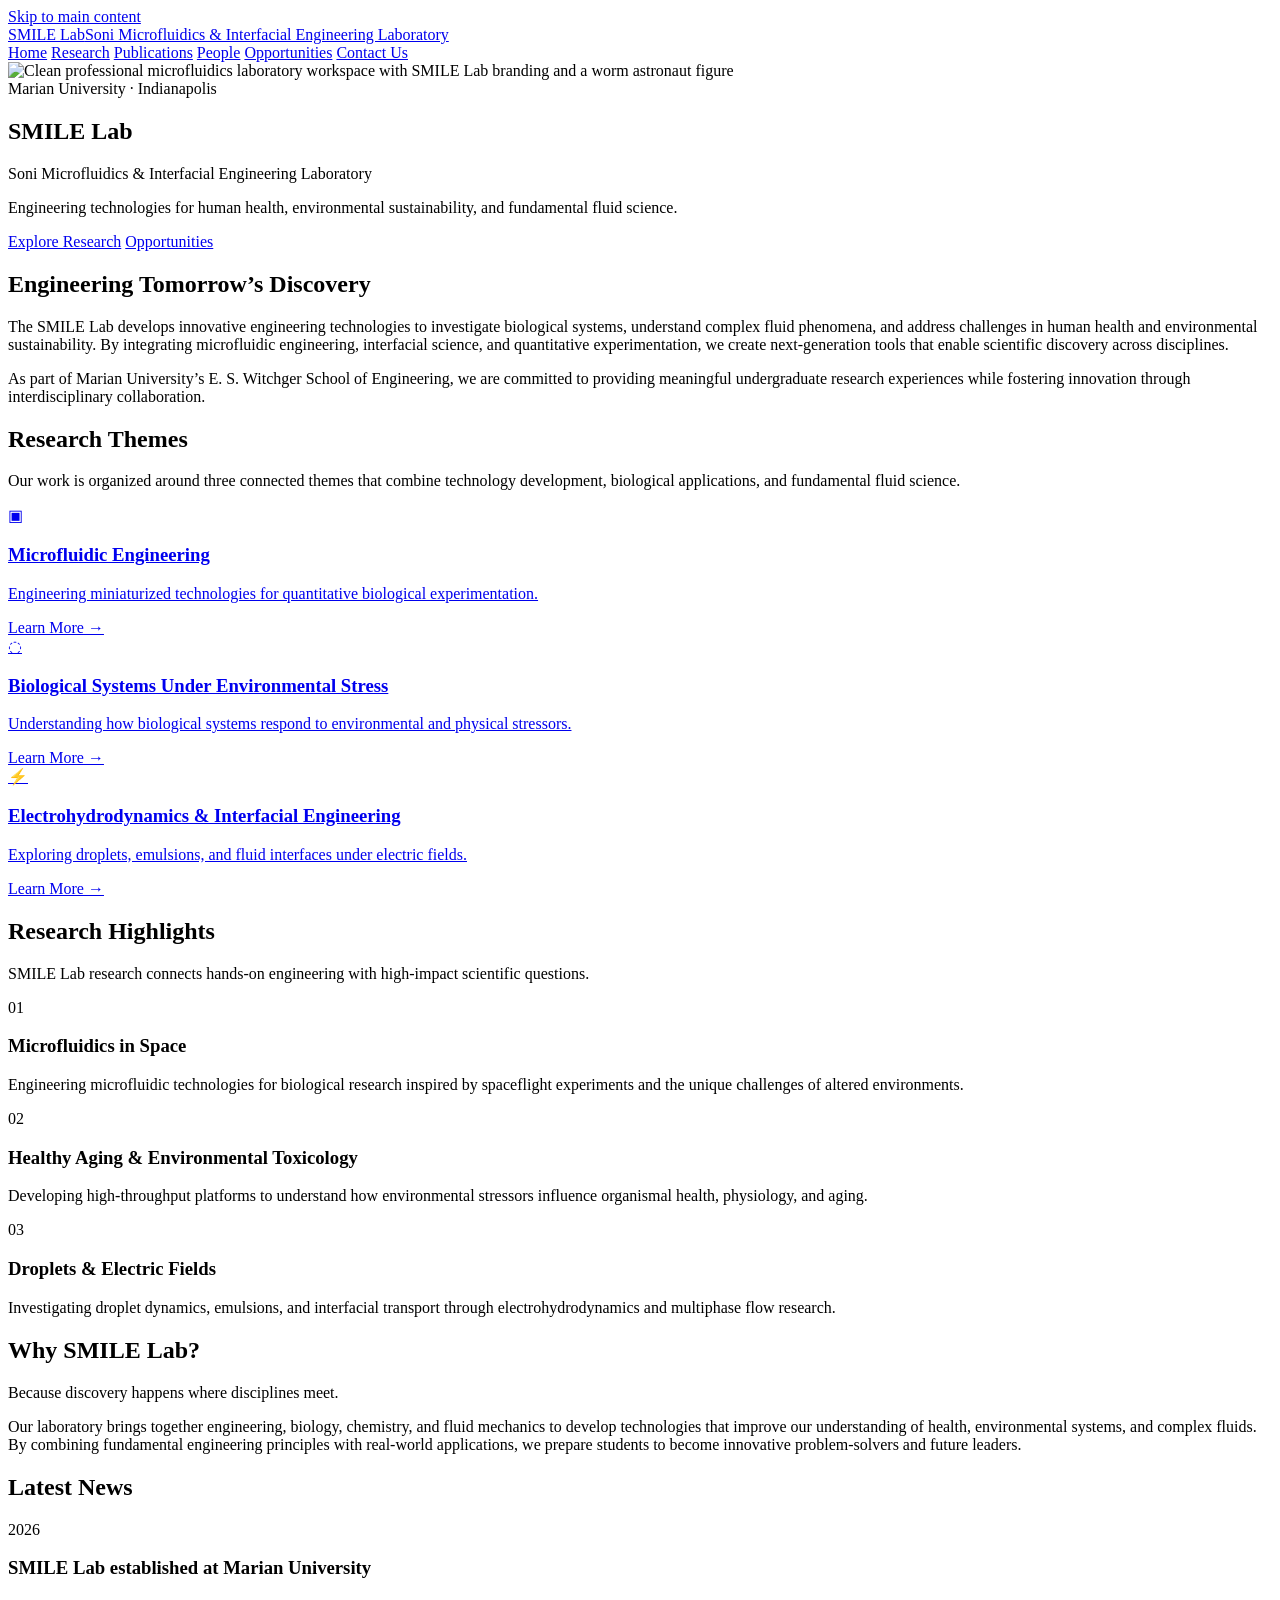
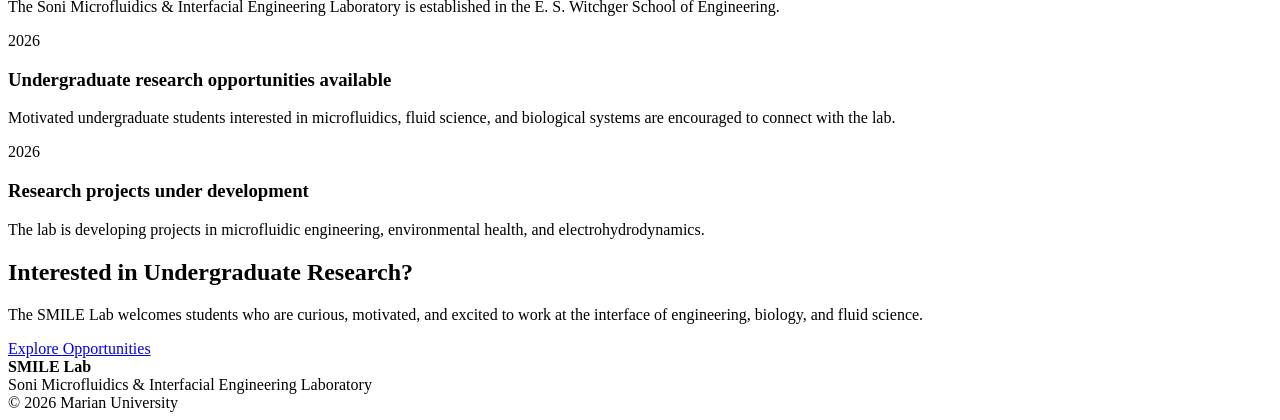
==== index.html @ 3e1d4940 "Add files via upload" ====
<!doctype html>
<html lang="en">
<head>
  <meta charset="utf-8">
  <meta name="viewport" content="width=device-width, initial-scale=1">
  <title>SMILE Lab | Marian University</title>
  <meta name="description" content="Soni Microfluidics & Interfacial Engineering Laboratory at Marian University.">
  <link rel="stylesheet" href="assets/css/style.css">
</head>
<body>
<a class="skip" href="#main">Skip to main content</a>
<header class="site-header">
  <div class="container nav">
    <a class="brand" href="index.html">SMILE Lab<span>Soni Microfluidics &amp; Interfacial Engineering Laboratory</span></a>
    <nav class="menu" aria-label="Main navigation">
      <a class="active" href="index.html">Home</a>
      <a href="research.html">Research</a>
      <a href="publications.html">Publications</a>
      <a href="people.html">People</a>
      <a href="opportunities.html">Opportunities</a>
      <a href="contact.html">Contact Us</a>
    </nav>
  </div>
</header>
<main id="main">
  <section class="home-hero" aria-label="SMILE Lab introduction">
    <img src="assets/images/hero-lab.png" alt="Clean professional microfluidics laboratory workspace with SMILE Lab branding and a worm astronaut figure">
    <div class="container home-hero-content">
      <div class="eyebrow">Marian University · Indianapolis</div>
      <h1>SMILE Lab</h1>
      <p class="subtitle">Soni Microfluidics &amp; Interfacial Engineering Laboratory</p>
      <p class="hero-tagline">Engineering technologies for human health, environmental sustainability, and fundamental fluid science.</p>
      <div class="btn-row">
        <a class="btn light" href="research.html">Explore Research</a>
        <a class="btn ghost" href="opportunities.html">Opportunities</a>
      </div>
    </div>
  </section>

  <section class="section">
    <div class="container narrow">
      <h2>Engineering Tomorrow&rsquo;s Discovery</h2>
      <p class="lead">The SMILE Lab develops innovative engineering technologies to investigate biological systems, understand complex fluid phenomena, and address challenges in human health and environmental sustainability. By integrating microfluidic engineering, interfacial science, and quantitative experimentation, we create next-generation tools that enable scientific discovery across disciplines.</p>
      <p>As part of Marian University&rsquo;s E. S. Witchger School of Engineering, we are committed to providing meaningful undergraduate research experiences while fostering innovation through interdisciplinary collaboration.</p>
    </div>
  </section>

  <section class="section soft">
    <div class="container">
      <div class="section-head">
        <h2>Research Themes</h2>
        <p>Our work is organized around three connected themes that combine technology development, biological applications, and fundamental fluid science.</p>
      </div>
      <div class="theme-cards">
        <a class="theme-card" href="research.html#microfluidic-technologies">
          <div class="theme-icon">▣</div>
          <h3>Microfluidic Engineering</h3>
          <p>Engineering miniaturized technologies for quantitative biological experimentation.</p>
          <span>Learn More →</span>
        </a>
        <a class="theme-card" href="research.html#microfluidic-technologies">
          <div class="theme-icon">◌</div>
          <h3>Biological Systems Under Environmental Stress</h3>
          <p>Understanding how biological systems respond to environmental and physical stressors.</p>
          <span>Learn More →</span>
        </a>
        <a class="theme-card" href="research.html#electrohydrodynamics">
          <div class="theme-icon">⚡</div>
          <h3>Electrohydrodynamics &amp; Interfacial Engineering</h3>
          <p>Exploring droplets, emulsions, and fluid interfaces under electric fields.</p>
          <span>Learn More →</span>
        </a>
      </div>
    </div>
  </section>

  <section class="section">
    <div class="container">
      <div class="section-head"><h2>Research Highlights</h2><p>SMILE Lab research connects hands-on engineering with high-impact scientific questions.</p></div>
      <div class="highlight-grid">
        <article class="highlight-card"><div class="highlight-mark">01</div><h3>Microfluidics in Space</h3><p>Engineering microfluidic technologies for biological research inspired by spaceflight experiments and the unique challenges of altered environments.</p></article>
        <article class="highlight-card"><div class="highlight-mark">02</div><h3>Healthy Aging &amp; Environmental Toxicology</h3><p>Developing high-throughput platforms to understand how environmental stressors influence organismal health, physiology, and aging.</p></article>
        <article class="highlight-card"><div class="highlight-mark">03</div><h3>Droplets &amp; Electric Fields</h3><p>Investigating droplet dynamics, emulsions, and interfacial transport through electrohydrodynamics and multiphase flow research.</p></article>
      </div>
    </div>
  </section>

  <section class="section why-section">
    <div class="container narrow">
      <h2>Why SMILE Lab?</h2>
      <p class="lead">Because discovery happens where disciplines meet.</p>
      <p>Our laboratory brings together engineering, biology, chemistry, and fluid mechanics to develop technologies that improve our understanding of health, environmental systems, and complex fluids. By combining fundamental engineering principles with real-world applications, we prepare students to become innovative problem-solvers and future leaders.</p>
    </div>
  </section>

  <section class="section soft">
    <div class="container">
      <div class="section-head"><h2>Latest News</h2></div>
      <div class="news-grid">
        <article class="news-card"><div class="news-date">2026</div><h3>SMILE Lab established at Marian University</h3><p>The Soni Microfluidics &amp; Interfacial Engineering Laboratory is established in the E. S. Witchger School of Engineering.</p></article>
        <article class="news-card"><div class="news-date">2026</div><h3>Undergraduate research opportunities available</h3><p>Motivated undergraduate students interested in microfluidics, fluid science, and biological systems are encouraged to connect with the lab.</p></article>
        <article class="news-card"><div class="news-date">2026</div><h3>Research projects under development</h3><p>The lab is developing projects in microfluidic engineering, environmental health, and electrohydrodynamics.</p></article>
      </div>
    </div>
  </section>

  <section class="cta-band">
    <div class="container cta-inner">
      <div><h2>Interested in Undergraduate Research?</h2><p>The SMILE Lab welcomes students who are curious, motivated, and excited to work at the interface of engineering, biology, and fluid science.</p></div>
      <a class="btn light" href="opportunities.html">Explore Opportunities</a>
    </div>
  </section>
</main>
<footer class="footer"><div class="container footer-inner"><div><strong>SMILE Lab</strong><br>Soni Microfluidics &amp; Interfacial Engineering Laboratory</div><div>© 2026 Marian University</div></div></footer>
</body>
</html>
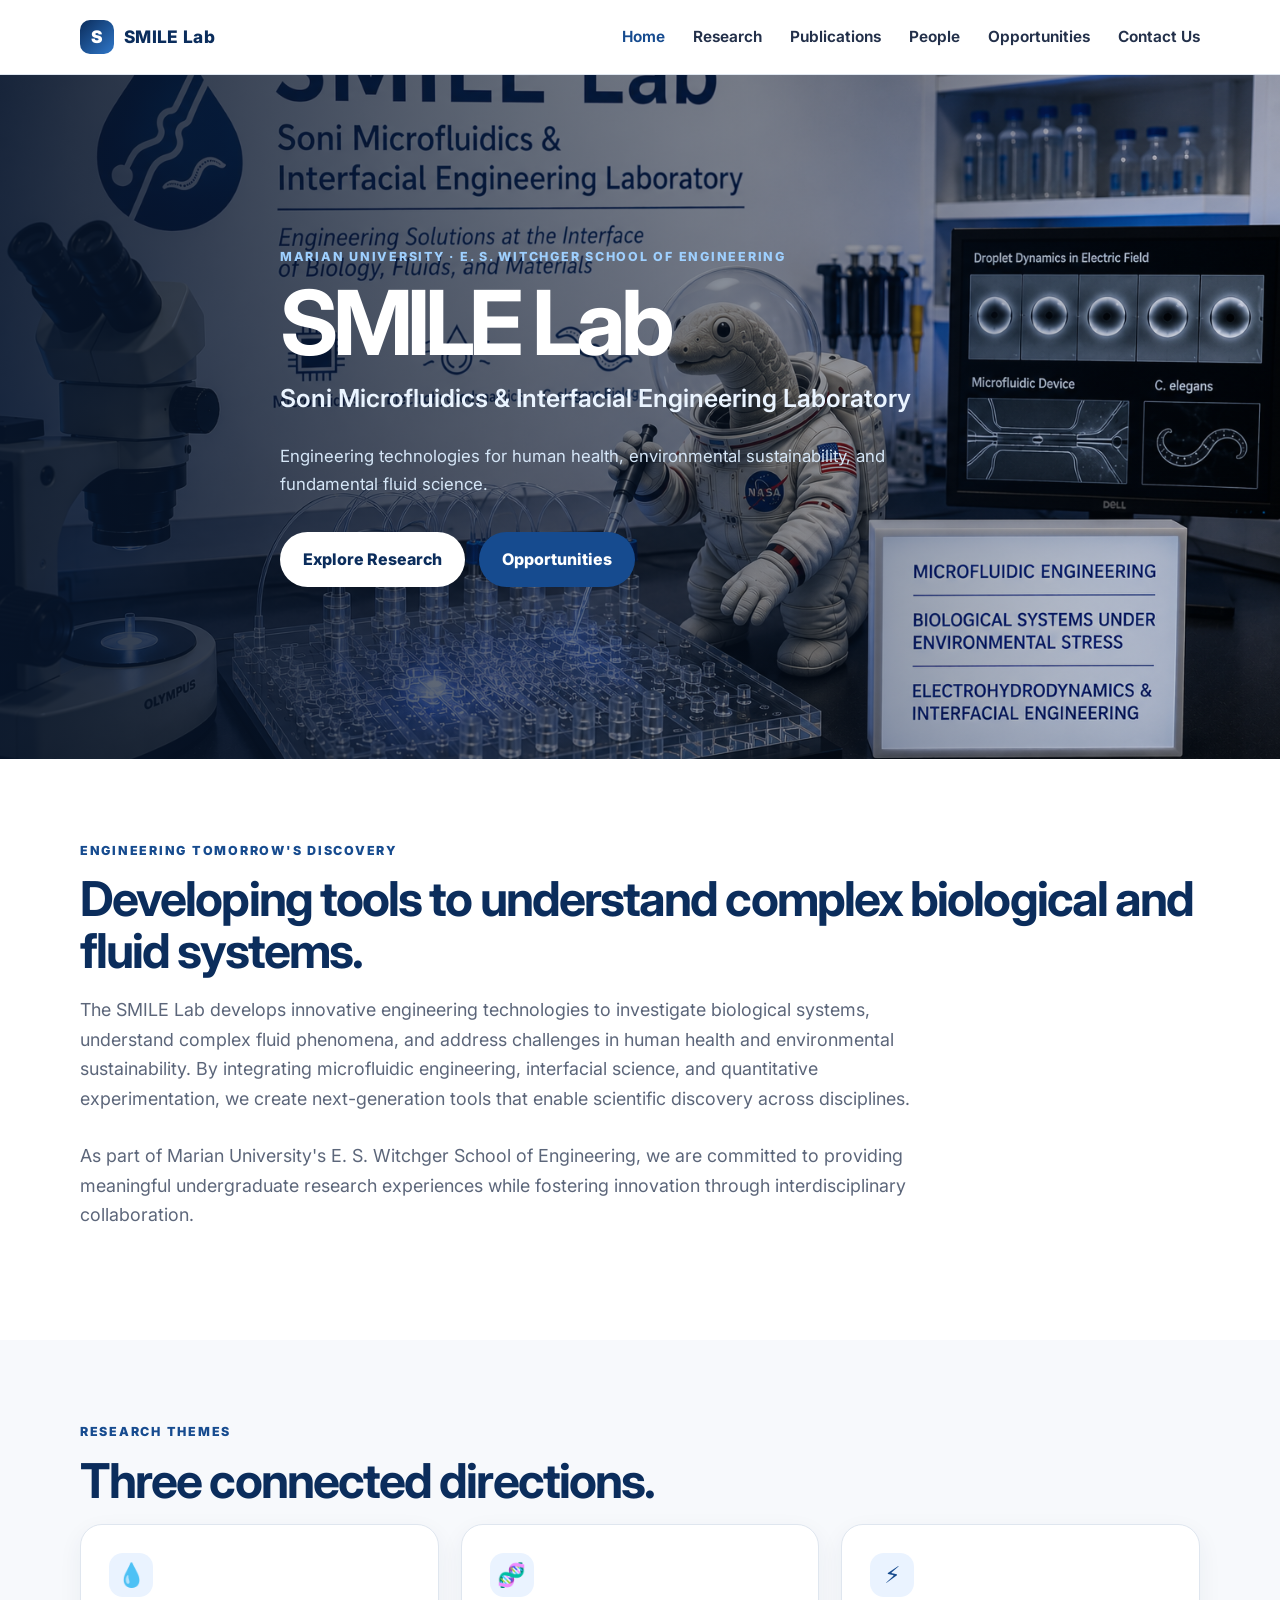
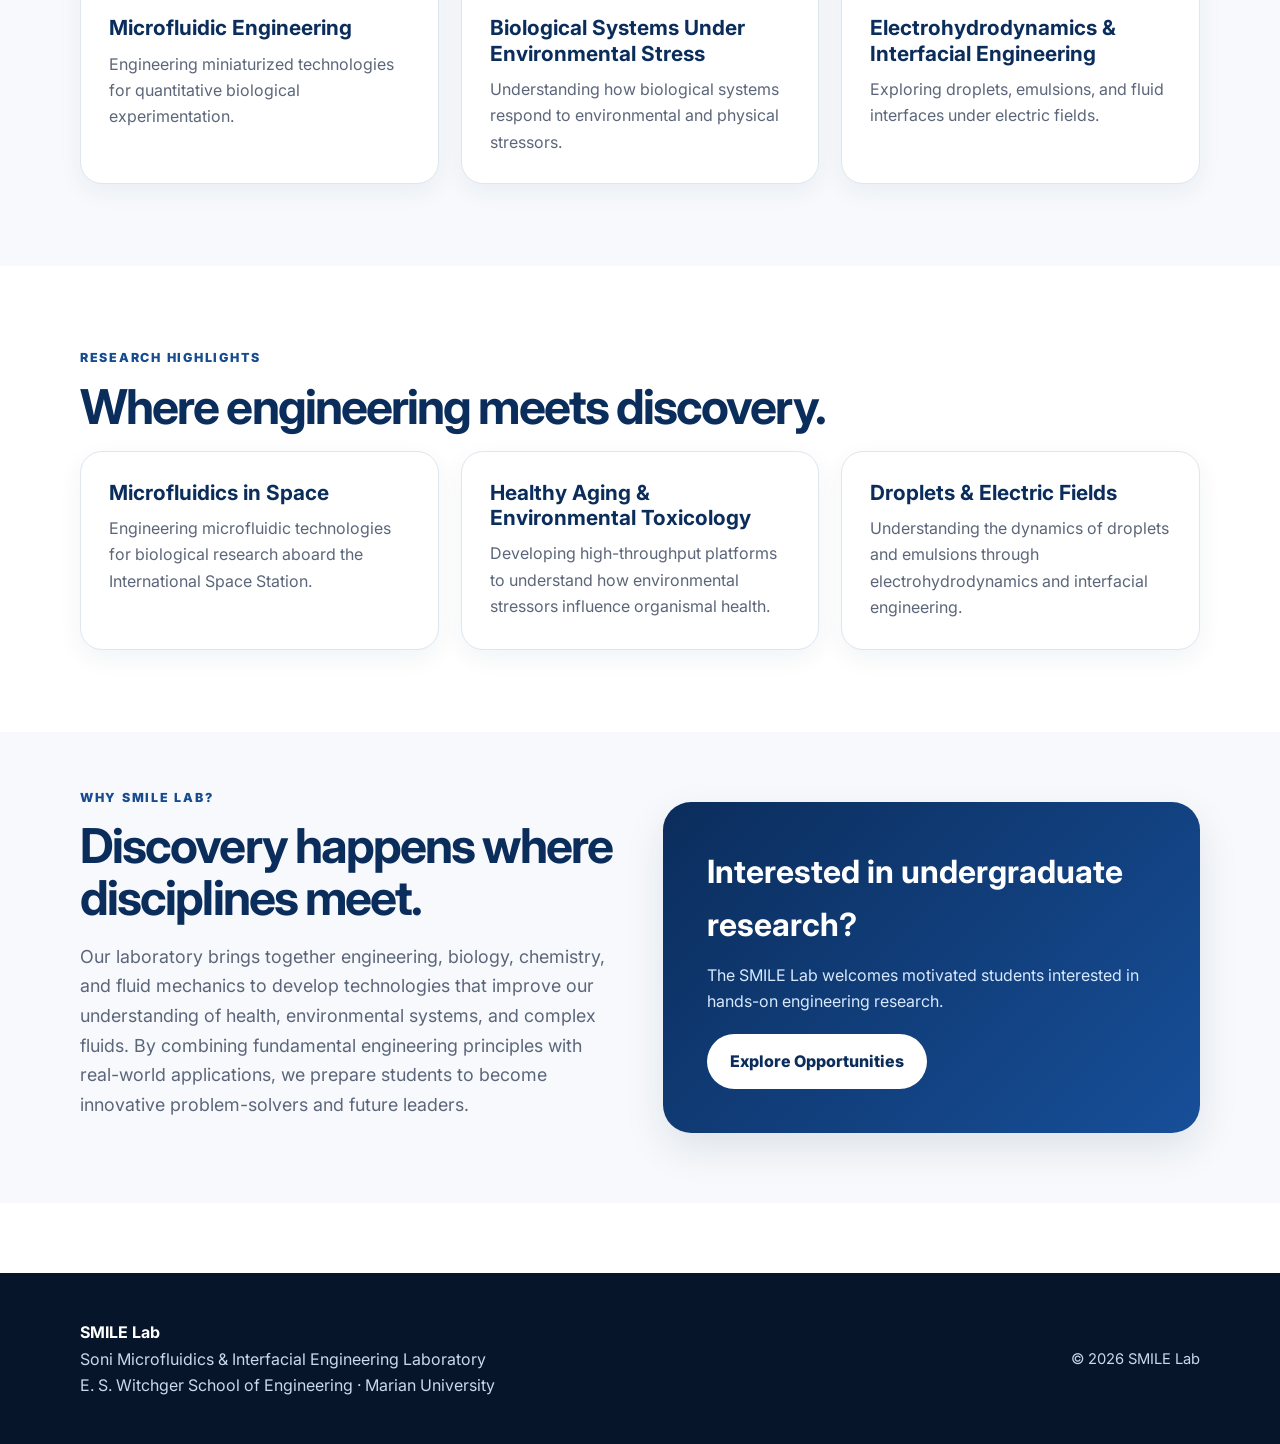
==== commit 770ffbd5: "Add files via upload" ====
--- a/index.html
+++ b/index.html
@@ -1,116 +1,9 @@
-<!doctype html>
-<html lang="en">
-<head>
-  <meta charset="utf-8">
-  <meta name="viewport" content="width=device-width, initial-scale=1">
-  <title>SMILE Lab | Marian University</title>
-  <meta name="description" content="Soni Microfluidics & Interfacial Engineering Laboratory at Marian University.">
-  <link rel="stylesheet" href="assets/css/style.css">
-</head>
-<body>
-<a class="skip" href="#main">Skip to main content</a>
-<header class="site-header">
-  <div class="container nav">
-    <a class="brand" href="index.html">SMILE Lab<span>Soni Microfluidics &amp; Interfacial Engineering Laboratory</span></a>
-    <nav class="menu" aria-label="Main navigation">
-      <a class="active" href="index.html">Home</a>
-      <a href="research.html">Research</a>
-      <a href="publications.html">Publications</a>
-      <a href="people.html">People</a>
-      <a href="opportunities.html">Opportunities</a>
-      <a href="contact.html">Contact Us</a>
-    </nav>
-  </div>
-</header>
-<main id="main">
-  <section class="home-hero" aria-label="SMILE Lab introduction">
-    <img src="assets/images/hero-lab.png" alt="Clean professional microfluidics laboratory workspace with SMILE Lab branding and a worm astronaut figure">
-    <div class="container home-hero-content">
-      <div class="eyebrow">Marian University · Indianapolis</div>
-      <h1>SMILE Lab</h1>
-      <p class="subtitle">Soni Microfluidics &amp; Interfacial Engineering Laboratory</p>
-      <p class="hero-tagline">Engineering technologies for human health, environmental sustainability, and fundamental fluid science.</p>
-      <div class="btn-row">
-        <a class="btn light" href="research.html">Explore Research</a>
-        <a class="btn ghost" href="opportunities.html">Opportunities</a>
-      </div>
-    </div>
-  </section>
-
-  <section class="section">
-    <div class="container narrow">
-      <h2>Engineering Tomorrow&rsquo;s Discovery</h2>
-      <p class="lead">The SMILE Lab develops innovative engineering technologies to investigate biological systems, understand complex fluid phenomena, and address challenges in human health and environmental sustainability. By integrating microfluidic engineering, interfacial science, and quantitative experimentation, we create next-generation tools that enable scientific discovery across disciplines.</p>
-      <p>As part of Marian University&rsquo;s E. S. Witchger School of Engineering, we are committed to providing meaningful undergraduate research experiences while fostering innovation through interdisciplinary collaboration.</p>
-    </div>
-  </section>
-
-  <section class="section soft">
-    <div class="container">
-      <div class="section-head">
-        <h2>Research Themes</h2>
-        <p>Our work is organized around three connected themes that combine technology development, biological applications, and fundamental fluid science.</p>
-      </div>
-      <div class="theme-cards">
-        <a class="theme-card" href="research.html#microfluidic-technologies">
-          <div class="theme-icon">▣</div>
-          <h3>Microfluidic Engineering</h3>
-          <p>Engineering miniaturized technologies for quantitative biological experimentation.</p>
-          <span>Learn More →</span>
-        </a>
-        <a class="theme-card" href="research.html#microfluidic-technologies">
-          <div class="theme-icon">◌</div>
-          <h3>Biological Systems Under Environmental Stress</h3>
-          <p>Understanding how biological systems respond to environmental and physical stressors.</p>
-          <span>Learn More →</span>
-        </a>
-        <a class="theme-card" href="research.html#electrohydrodynamics">
-          <div class="theme-icon">⚡</div>
-          <h3>Electrohydrodynamics &amp; Interfacial Engineering</h3>
-          <p>Exploring droplets, emulsions, and fluid interfaces under electric fields.</p>
-          <span>Learn More →</span>
-        </a>
-      </div>
-    </div>
-  </section>
-
-  <section class="section">
-    <div class="container">
-      <div class="section-head"><h2>Research Highlights</h2><p>SMILE Lab research connects hands-on engineering with high-impact scientific questions.</p></div>
-      <div class="highlight-grid">
-        <article class="highlight-card"><div class="highlight-mark">01</div><h3>Microfluidics in Space</h3><p>Engineering microfluidic technologies for biological research inspired by spaceflight experiments and the unique challenges of altered environments.</p></article>
-        <article class="highlight-card"><div class="highlight-mark">02</div><h3>Healthy Aging &amp; Environmental Toxicology</h3><p>Developing high-throughput platforms to understand how environmental stressors influence organismal health, physiology, and aging.</p></article>
-        <article class="highlight-card"><div class="highlight-mark">03</div><h3>Droplets &amp; Electric Fields</h3><p>Investigating droplet dynamics, emulsions, and interfacial transport through electrohydrodynamics and multiphase flow research.</p></article>
-      </div>
-    </div>
-  </section>
-
-  <section class="section why-section">
-    <div class="container narrow">
-      <h2>Why SMILE Lab?</h2>
-      <p class="lead">Because discovery happens where disciplines meet.</p>
-      <p>Our laboratory brings together engineering, biology, chemistry, and fluid mechanics to develop technologies that improve our understanding of health, environmental systems, and complex fluids. By combining fundamental engineering principles with real-world applications, we prepare students to become innovative problem-solvers and future leaders.</p>
-    </div>
-  </section>
-
-  <section class="section soft">
-    <div class="container">
-      <div class="section-head"><h2>Latest News</h2></div>
-      <div class="news-grid">
-        <article class="news-card"><div class="news-date">2026</div><h3>SMILE Lab established at Marian University</h3><p>The Soni Microfluidics &amp; Interfacial Engineering Laboratory is established in the E. S. Witchger School of Engineering.</p></article>
-        <article class="news-card"><div class="news-date">2026</div><h3>Undergraduate research opportunities available</h3><p>Motivated undergraduate students interested in microfluidics, fluid science, and biological systems are encouraged to connect with the lab.</p></article>
-        <article class="news-card"><div class="news-date">2026</div><h3>Research projects under development</h3><p>The lab is developing projects in microfluidic engineering, environmental health, and electrohydrodynamics.</p></article>
-      </div>
-    </div>
-  </section>
-
-  <section class="cta-band">
-    <div class="container cta-inner">
-      <div><h2>Interested in Undergraduate Research?</h2><p>The SMILE Lab welcomes students who are curious, motivated, and excited to work at the interface of engineering, biology, and fluid science.</p></div>
-      <a class="btn light" href="opportunities.html">Explore Opportunities</a>
-    </div>
-  </section>
-</main>
-<footer class="footer"><div class="container footer-inner"><div><strong>SMILE Lab</strong><br>Soni Microfluidics &amp; Interfacial Engineering Laboratory</div><div>© 2026 Marian University</div></div></footer>
-</body>
-</html>
+<!doctype html><html lang="en"><head><meta charset="utf-8"><meta name="viewport" content="width=device-width,initial-scale=1"><title>SMILE Lab | Marian University</title><meta name="description" content="Soni Microfluidics & Interfacial Engineering Laboratory at Marian University."><link rel="preconnect" href="https://fonts.googleapis.com"><link rel="preconnect" href="https://fonts.gstatic.com" crossorigin><link href="https://fonts.googleapis.com/css2?family=Inter:wght@400;500;650;750;800;900&display=swap" rel="stylesheet"><link rel="stylesheet" href="style.css"></head><body>
+<header class="nav"><div class="container nav-inner"><a class="brand" href="index.html"><span class="brand-mark">S</span><span>SMILE Lab</span></a><button class="menu-btn">Menu</button><nav class="nav-links"><a class="active" href="index.html">Home</a><a href="research.html">Research</a><a href="publications.html">Publications</a><a href="people.html">People</a><a href="opportunities.html">Opportunities</a><a href="contact.html">Contact Us</a></nav></div></header>
+<main>
+<section class="hero"><img src="hero-lab.png" alt="SMILE Lab microfluidics and interfacial engineering laboratory scene"><div class="container hero-content"><div class="eyebrow">Marian University · E. S. Witchger School of Engineering</div><h1>SMILE Lab</h1><div class="subtitle">Soni Microfluidics &amp; Interfacial Engineering Laboratory</div><p class="tagline">Engineering technologies for human health, environmental sustainability, and fundamental fluid science.</p><div class="btn-row"><a class="btn btn-light" href="research.html">Explore Research</a><a class="btn btn-primary" href="opportunities.html">Opportunities</a></div></div></section>
+<section><div class="container"><div class="kicker">Engineering Tomorrow's Discovery</div><h2 class="section-title">Developing tools to understand complex biological and fluid systems.</h2><p class="section-lead">The SMILE Lab develops innovative engineering technologies to investigate biological systems, understand complex fluid phenomena, and address challenges in human health and environmental sustainability. By integrating microfluidic engineering, interfacial science, and quantitative experimentation, we create next-generation tools that enable scientific discovery across disciplines.</p><p class="section-lead">As part of Marian University's E. S. Witchger School of Engineering, we are committed to providing meaningful undergraduate research experiences while fostering innovation through interdisciplinary collaboration.</p></div></section>
+<section class="pale"><div class="container"><div class="kicker">Research Themes</div><h2 class="section-title">Three connected directions.</h2><div class="grid-3"><a class="card" href="research.html#ehd"><div class="icon">💧</div><h3>Microfluidic Engineering</h3><p>Engineering miniaturized technologies for quantitative biological experimentation.</p></a><a class="card" href="research.html#tox"><div class="icon">🧬</div><h3>Biological Systems Under Environmental Stress</h3><p>Understanding how biological systems respond to environmental and physical stressors.</p></a><a class="card" href="research.html#ehd"><div class="icon">⚡</div><h3>Electrohydrodynamics &amp; Interfacial Engineering</h3><p>Exploring droplets, emulsions, and fluid interfaces under electric fields.</p></a></div></div></section>
+<section><div class="container"><div class="kicker">Research Highlights</div><h2 class="section-title">Where engineering meets discovery.</h2><div class="grid-3"><div class="card"><h3>Microfluidics in Space</h3><p>Engineering microfluidic technologies for biological research aboard the International Space Station.</p></div><div class="card"><h3>Healthy Aging &amp; Environmental Toxicology</h3><p>Developing high-throughput platforms to understand how environmental stressors influence organismal health.</p></div><div class="card"><h3>Droplets &amp; Electric Fields</h3><p>Understanding the dynamics of droplets and emulsions through electrohydrodynamics and interfacial engineering.</p></div></div></div></section>
+<section class="pale section-sm"><div class="container split"><div><div class="kicker">Why SMILE Lab?</div><h2 class="section-title">Discovery happens where disciplines meet.</h2><p class="section-lead">Our laboratory brings together engineering, biology, chemistry, and fluid mechanics to develop technologies that improve our understanding of health, environmental systems, and complex fluids. By combining fundamental engineering principles with real-world applications, we prepare students to become innovative problem-solvers and future leaders.</p></div><div class="cta"><h2>Interested in undergraduate research?</h2><p>The SMILE Lab welcomes motivated students interested in hands-on engineering research.</p><a class="btn btn-light" href="opportunities.html">Explore Opportunities</a></div></div></section>
+</main><footer class="footer"><div class="container footer-grid"><div><strong>SMILE Lab</strong><br>Soni Microfluidics &amp; Interfacial Engineering Laboratory<br>E. S. Witchger School of Engineering · Marian University</div><div class="small">© 2026 SMILE Lab</div></div></footer><script src="main.js"></script></body></html>
--- a/style.css
+++ b/style.css
@@ -0,0 +1,23 @@
+:root{
+  --blue:#0b2d5c;
+  --blue-2:#164b8f;
+  --sky:#eaf3ff;
+  --text:#172033;
+  --muted:#5c667a;
+  --line:#dfe6ef;
+  --card:#ffffff;
+  --bg:#f7f9fc;
+  --shadow:0 16px 40px rgba(14,36,70,.10);
+}
+*{box-sizing:border-box}
+html{scroll-behavior:smooth}
+body{margin:0;font-family:Inter,system-ui,-apple-system,Segoe UI,Roboto,Arial,sans-serif;color:var(--text);background:white;line-height:1.65}
+a{color:var(--blue-2);text-decoration:none}a:hover{text-decoration:underline}
+.container{width:min(1120px,92vw);margin:0 auto}
+.nav{position:sticky;top:0;z-index:20;background:rgba(255,255,255,.94);backdrop-filter:blur(12px);border-bottom:1px solid var(--line)}
+.nav-inner{height:74px;display:flex;align-items:center;justify-content:space-between;gap:24px}
+.brand{display:flex;align-items:center;gap:10px;font-weight:800;letter-spacing:.02em;color:var(--blue);font-size:1.08rem}.brand-mark{width:34px;height:34px;border-radius:10px;background:linear-gradient(135deg,var(--blue),#2f77c9);display:grid;place-items:center;color:white;font-weight:900}.brand:hover{text-decoration:none}.nav-links{display:flex;align-items:center;gap:28px}.nav-links a{font-weight:650;color:#23304a;font-size:.96rem}.nav-links a.active,.nav-links a:hover{color:var(--blue-2);text-decoration:none}.menu-btn{display:none;border:1px solid var(--line);background:white;border-radius:10px;padding:10px 12px;color:var(--blue);font-weight:800}
+.hero{position:relative;min-height:680px;display:flex;align-items:center;overflow:hidden;background:#07152b}.hero::before{content:"";position:absolute;inset:0;background:linear-gradient(90deg,rgba(7,21,43,.88),rgba(7,21,43,.54),rgba(7,21,43,.10));z-index:1}.hero img{position:absolute;inset:0;width:100%;height:100%;object-fit:cover}.hero-content{position:relative;z-index:2;color:white;max-width:720px;padding:90px 0}.eyebrow{letter-spacing:.14em;text-transform:uppercase;font-weight:800;font-size:.78rem;color:#9ed0ff}.hero h1{font-size:clamp(3.2rem,7vw,6.8rem);line-height:.92;margin:14px 0 14px;letter-spacing:-.06em}.hero .subtitle{font-size:clamp(1.15rem,2vw,1.55rem);font-weight:600;max-width:760px;color:#eaf4ff}.hero .tagline{font-size:1.05rem;max-width:620px;color:#d5e6f7;margin:24px 0 34px}.btn-row{display:flex;flex-wrap:wrap;gap:14px}.btn{display:inline-flex;align-items:center;justify-content:center;gap:8px;border-radius:999px;padding:13px 22px;font-weight:800;border:1px solid transparent;transition:.2s ease}.btn-primary{background:var(--blue-2);color:white}.btn-primary:hover{background:#0e3b73;text-decoration:none;color:white;transform:translateY(-1px)}.btn-light{background:white;color:var(--blue)}.btn-light:hover{background:#f2f7ff;text-decoration:none;transform:translateY(-1px)}.btn-outline{border-color:var(--blue-2);color:var(--blue);background:white}.btn-outline:hover{background:var(--sky);text-decoration:none}
+section{padding:82px 0}.section-sm{padding:56px 0}.section-title{font-size:clamp(2rem,4vw,3rem);line-height:1.08;letter-spacing:-.04em;color:var(--blue);margin:0 0 18px}.section-lead{font-size:1.12rem;color:var(--muted);max-width:850px;margin:0 0 28px}.kicker{font-size:.78rem;letter-spacing:.14em;text-transform:uppercase;font-weight:850;color:var(--blue-2);margin-bottom:12px}.grid-3{display:grid;grid-template-columns:repeat(3,1fr);gap:22px}.grid-2{display:grid;grid-template-columns:repeat(2,1fr);gap:34px}.card{background:var(--card);border:1px solid var(--line);border-radius:22px;padding:28px;box-shadow:0 8px 24px rgba(20,44,83,.06)}.card h3{margin:0 0 10px;color:var(--blue);font-size:1.3rem;line-height:1.22}.card p{margin:0;color:var(--muted)}.icon{width:44px;height:44px;border-radius:14px;background:var(--sky);display:grid;place-items:center;color:var(--blue-2);font-size:1.45rem;margin-bottom:18px}.muted{color:var(--muted)}.split{display:grid;grid-template-columns:1fr 1fr;gap:46px;align-items:center}.feature-img{width:100%;border-radius:24px;border:1px solid var(--line);box-shadow:var(--shadow);background:white}.pale{background:var(--bg)}.highlight{border-left:5px solid var(--blue-2);padding-left:22px}.news-list{display:grid;gap:14px}.news-item{padding:18px 0;border-bottom:1px solid var(--line)}.news-item strong{color:var(--blue)}.cta{background:linear-gradient(135deg,var(--blue),#174f99);color:white;border-radius:28px;padding:44px;box-shadow:var(--shadow)}.cta h2{margin:0 0 10px;font-size:2rem}.cta p{color:#d7e9ff;margin:0 0 20px}.page-hero{background:linear-gradient(135deg,#f6f9ff,#ffffff);border-bottom:1px solid var(--line);padding:74px 0 46px}.page-hero h1{font-size:clamp(2.7rem,5vw,4.7rem);line-height:1;margin:0 0 18px;color:var(--blue);letter-spacing:-.055em}.page-hero p{font-size:1.15rem;max-width:850px;color:var(--muted);margin:0}.project{padding:70px 0;border-bottom:1px solid var(--line)}.project:first-of-type{padding-top:30px}.project figure{margin:0 0 30px}.project figcaption{font-size:.93rem;color:var(--muted);margin-top:10px}.project h2{font-size:clamp(2rem,3vw,3rem);line-height:1.12;color:var(--blue);letter-spacing:-.04em;margin:0 0 18px}.project p{font-size:1.05rem;max-width:980px}.pub-list{display:grid;gap:16px;margin-top:16px}.pub{padding:16px 0;border-bottom:1px solid var(--line)}.pub a.title{font-weight:800;color:var(--blue);font-size:1.05rem}.pub .journal{color:var(--muted);font-style:italic}.pub-year{font-size:2rem;color:var(--blue);letter-spacing:-.03em;margin:46px 0 8px}.profile{display:grid;grid-template-columns:340px 1fr;gap:48px;align-items:start}.headshot{width:100%;border-radius:24px;box-shadow:var(--shadow);border:1px solid var(--line)}.profile h2{font-size:2.5rem;color:var(--blue);margin:0 0 8px;line-height:1.1}.profile .role{font-weight:700;color:#263552}.profile-links{display:flex;flex-wrap:wrap;gap:12px;margin-top:24px}.chip{display:inline-flex;align-items:center;gap:8px;border:1px solid var(--line);background:white;border-radius:999px;padding:9px 14px;font-weight:750;color:var(--blue)}.chip:hover{text-decoration:none;background:var(--sky)}.simple-section{padding:36px 0;border-top:1px solid var(--line)}.simple-section h2{color:var(--blue);margin:0 0 8px}.opportunity-card{padding:28px;border:1px solid var(--line);border-radius:22px;background:white}.contact-grid{display:grid;grid-template-columns:repeat(4,1fr);gap:16px;margin-top:28px}.contact-card{background:white;border:1px solid var(--line);border-radius:20px;padding:24px;min-height:150px}.contact-card h3{margin:0 0 12px;color:var(--blue);font-size:1.08rem}.footer{background:#07152b;color:#c9d8ea;padding:46px 0;margin-top:70px}.footer a{color:#ddecff}.footer .footer-grid{display:flex;align-items:center;justify-content:space-between;gap:24px}.footer strong{color:white}.small{font-size:.92rem}.notice{padding:14px 18px;background:#fff8e8;border:1px solid #f3db9c;border-radius:14px;color:#5a4212;margin:20px 0}.no-top{margin-top:0}
+@media(max-width:900px){.nav-inner{height:auto;padding:14px 0;align-items:flex-start}.menu-btn{display:block}.nav-links{display:none;position:absolute;left:4vw;right:4vw;top:64px;background:white;border:1px solid var(--line);box-shadow:var(--shadow);border-radius:16px;padding:16px;flex-direction:column;align-items:flex-start;gap:12px}.nav-links.open{display:flex}.hero{min-height:590px}.grid-3,.grid-2,.split,.profile,.contact-grid{grid-template-columns:1fr}.profile{gap:24px}.headshot{max-width:360px}.footer .footer-grid{flex-direction:column;align-items:flex-start}.project{padding:48px 0}section{padding:58px 0}.cta{padding:30px}.hero h1{font-size:4rem}}
+@media(max-width:540px){.hero{min-height:560px}.hero::before{background:rgba(7,21,43,.72)}.btn{width:100%}.card{padding:22px}.page-hero{padding:54px 0 36px}.hero h1{font-size:3.2rem}.nav-links{top:62px}.contact-card{min-height:auto}}
